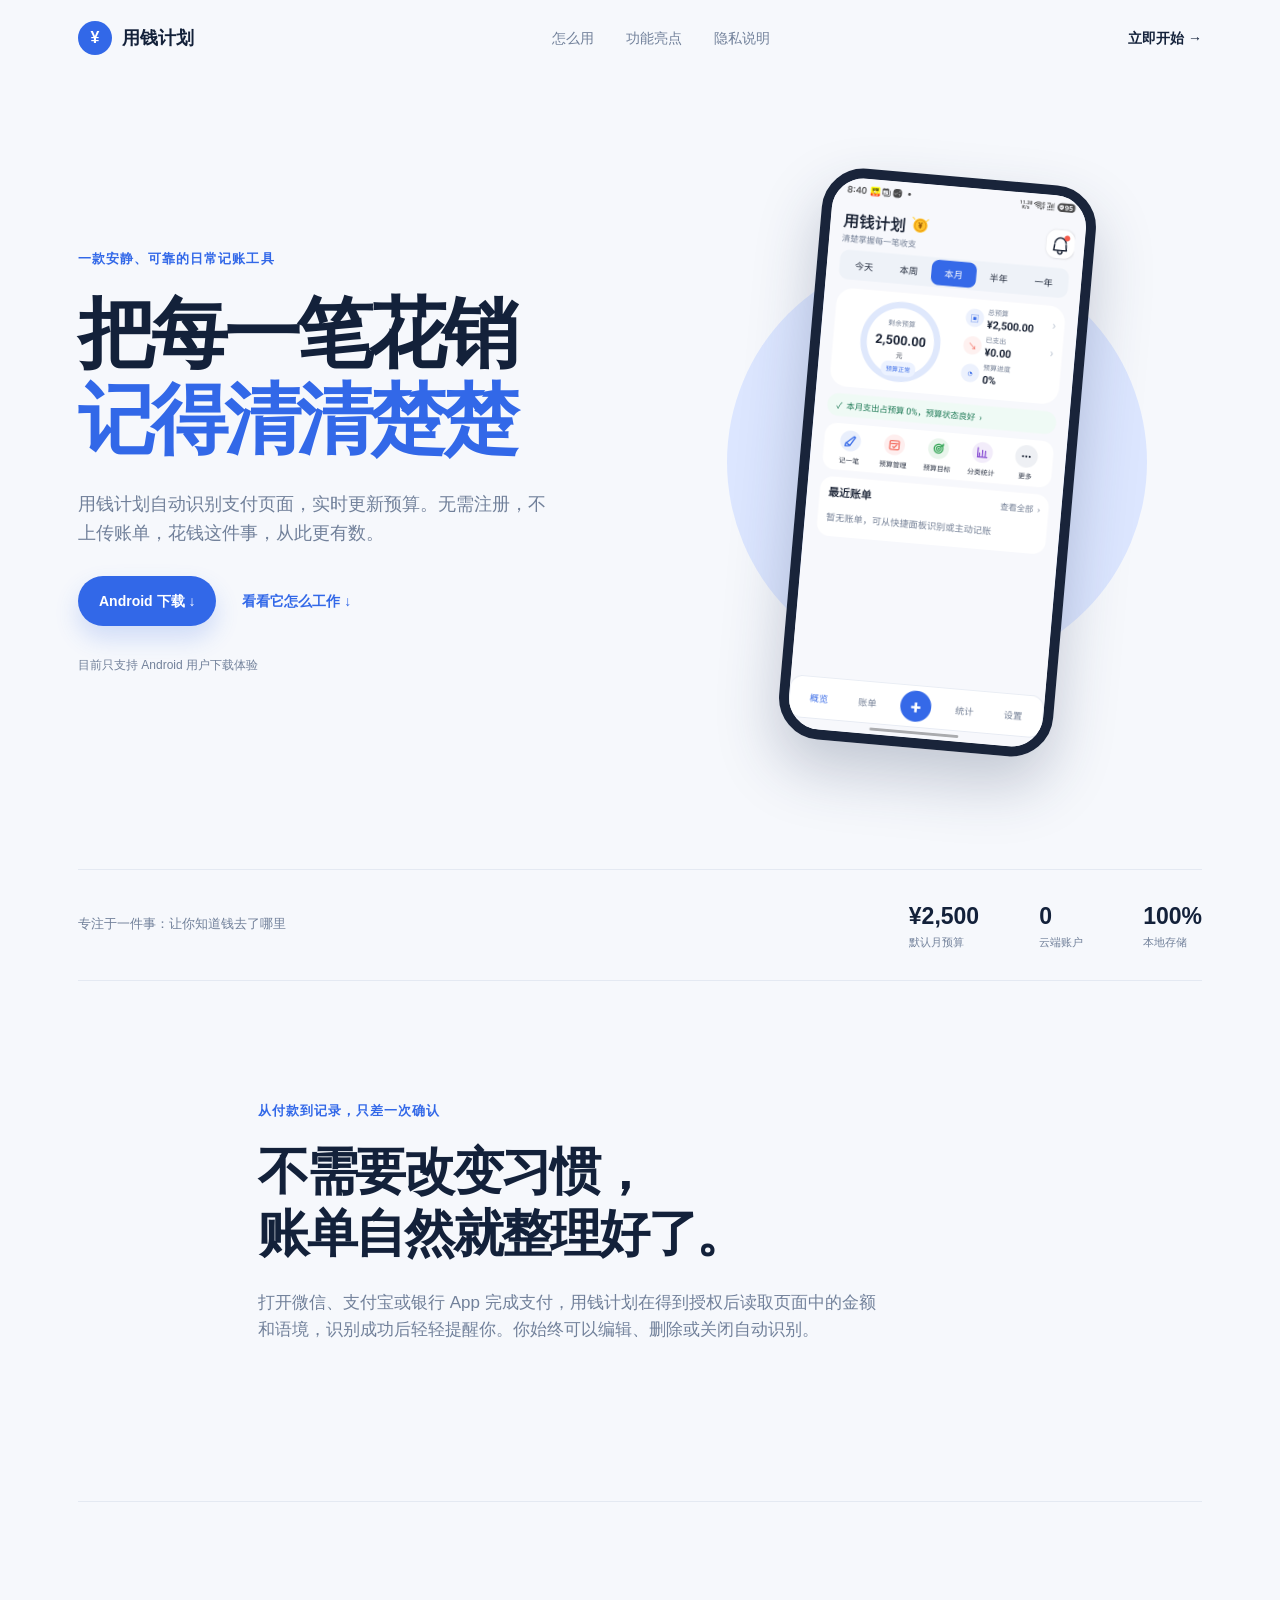
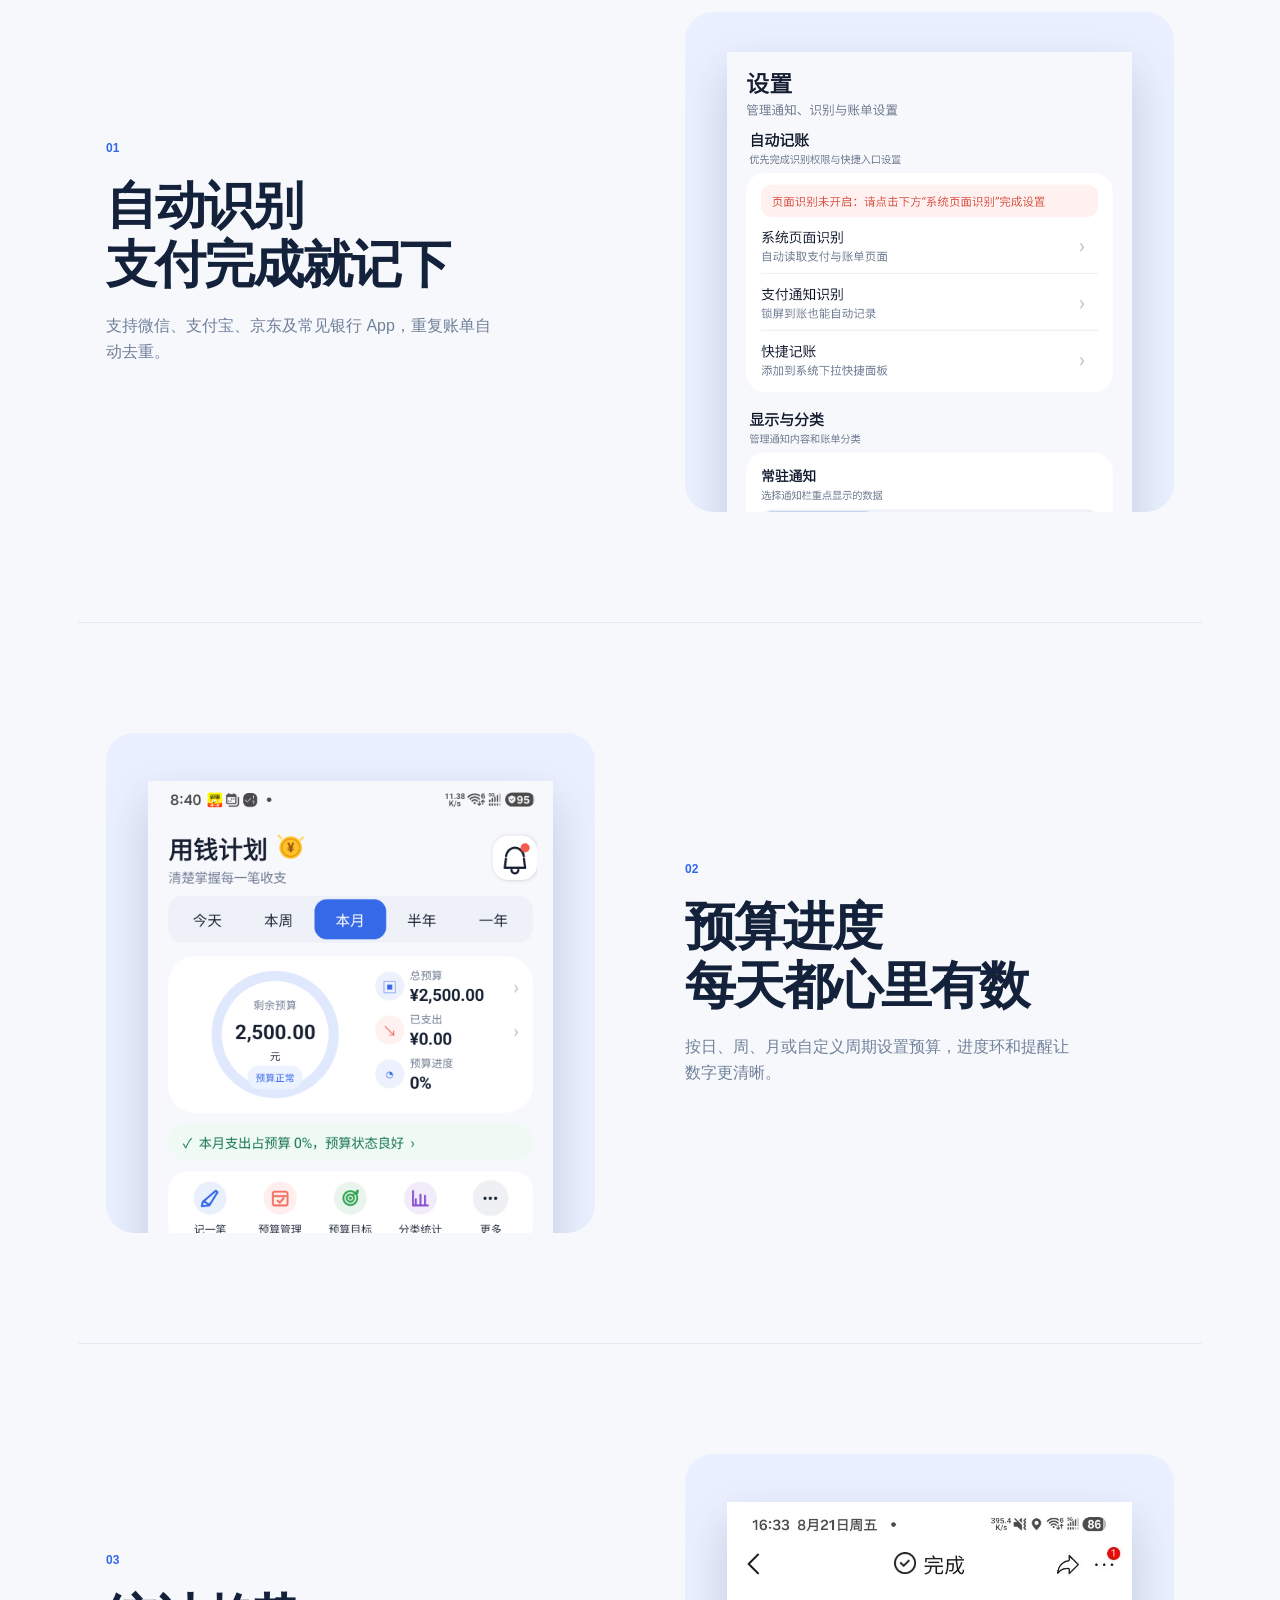
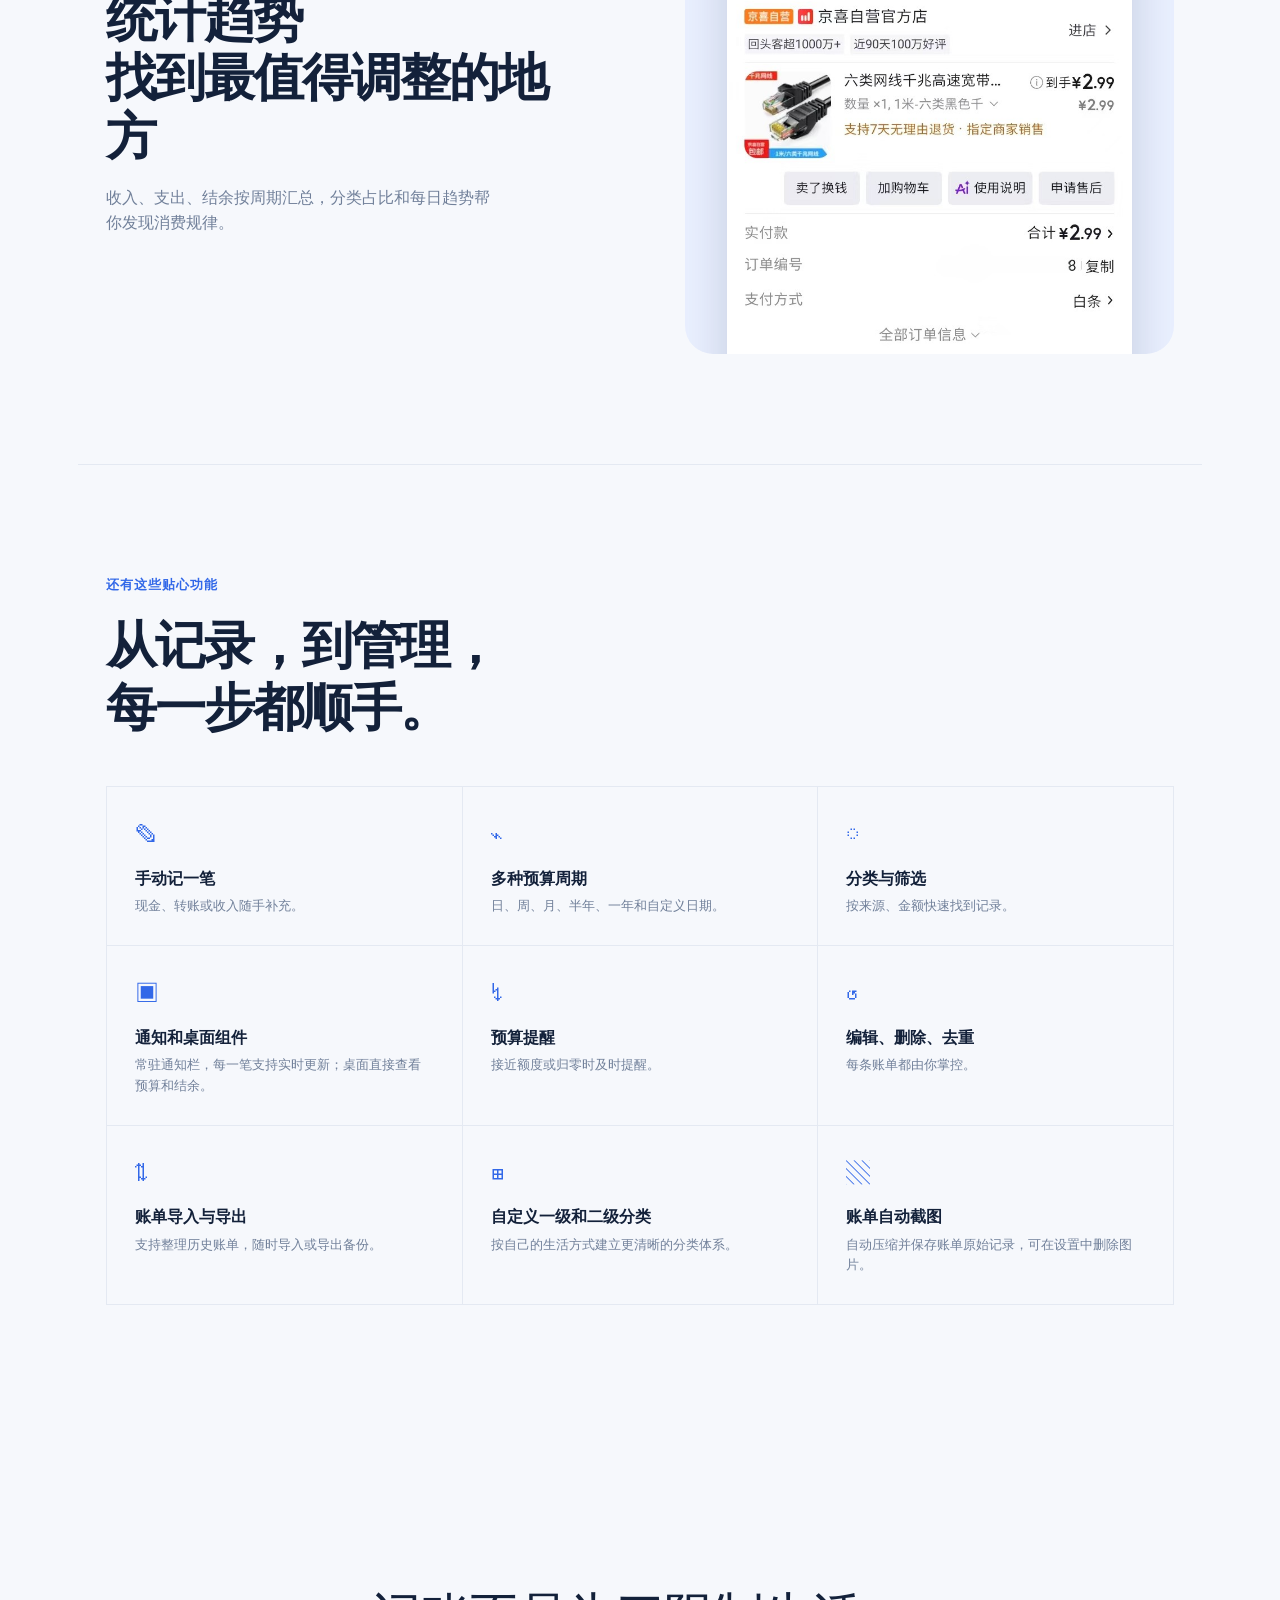
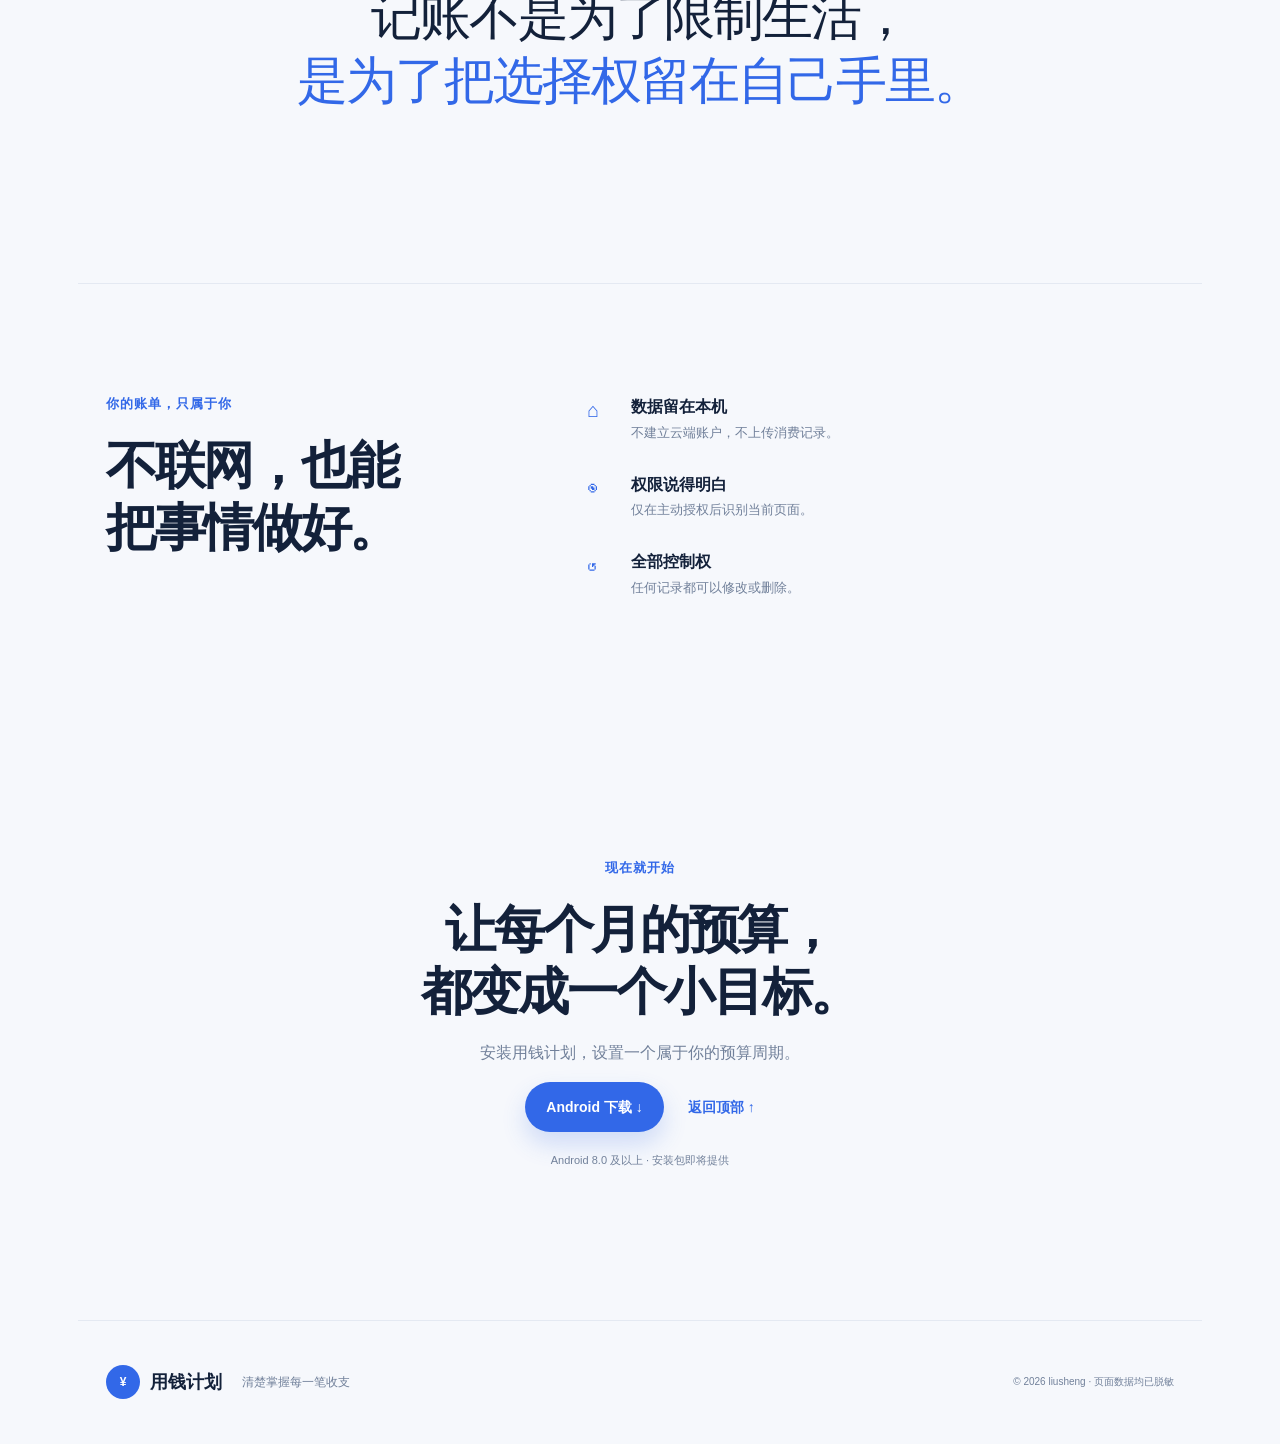
==== yongqian-standalone.html @ cfd4dbdb "publish: landing page and update manifest" ====
<!doctype html><html lang="zh-CN"><head><meta charset="UTF-8"><meta name="viewport" content="width=device-width,initial-scale=1"><title>用钱计划｜清楚掌握每一笔收支</title><style>
:root{--ink:#13213a;--muted:#71809a;--blue:#3268e8;--line:#e4e9f2;--bg:#f6f8fc;--font:Inter,"SF Pro Display","PingFang SC","Microsoft YaHei",sans-serif}*{box-sizing:border-box}html{scroll-behavior:smooth}body{margin:0;background:var(--bg);color:var(--ink);font-family:var(--font);line-height:1.6}a{color:inherit;text-decoration:none}.site-header{height:76px;display:flex;align-items:center;justify-content:space-between;max-width:1180px;margin:auto;padding:0 28px}.logo{display:flex;align-items:center;gap:10px}.logo span{display:grid;place-items:center;width:34px;height:34px;border-radius:50%;background:var(--blue);color:#fff;font-weight:800}.logo b{font-size:18px}.site-header nav{display:flex;gap:32px;color:var(--muted);font-size:14px}.header-cta{font-size:14px;font-weight:700}.header-cta i{font-style:normal;color:var(--blue);margin-left:7px}.hero{max-width:1180px;margin:auto;padding:100px 28px 120px;display:grid;grid-template-columns:1fr 1fr;align-items:center;gap:65px}.kicker{color:var(--blue);font-size:13px;font-weight:800;letter-spacing:.08em;margin:0 0 20px}.hero h1{font-size:clamp(48px,6vw,80px);line-height:1.12;letter-spacing:-.055em;margin:0}.hero h1 em,.quote em{font-style:normal;color:var(--blue)}.hero-text{color:var(--muted);font-size:18px;max-width:470px;margin:28px 0}.hero-actions{display:flex;align-items:center;gap:26px}.button{display:inline-flex;align-items:center;gap:20px;border-radius:999px;padding:14px 21px;font-weight:700;font-size:14px}.button.primary{background:var(--blue);color:#fff;box-shadow:0 12px 24px #3268e833}.text-link{font-size:14px;font-weight:700;color:var(--blue)}.text-link span{margin-left:8px}.hero-note{margin-top:30px;color:var(--muted);font-size:12px}.dot{display:inline-block;width:7px;height:7px;border-radius:50%;background:#42b883;margin-right:8px}.hero-device{position:relative;min-height:550px;display:grid;place-items:center}.device-glow{position:absolute;width:420px;height:420px;border-radius:50%;background:#dce6ff}.phone{position:relative;width:275px;border:10px solid #19243a;border-radius:42px;overflow:hidden;box-shadow:0 28px 60px #27385a40;transform:rotate(5deg)}.phone img{display:block;width:100%}.float-card{position:absolute;background:#fff;border:1px solid var(--line);border-radius:16px;padding:14px 16px;box-shadow:0 15px 35px #253b6320;display:flex;flex-direction:column}.float-top{top:70px;right:20px}.float-card small,.float-card span{color:var(--muted);font-size:11px}.float-top strong{font-size:20px}.float-bottom{bottom:70px;left:8px;flex-direction:row;align-items:center;gap:10px}.float-bottom b{display:block;font-size:13px}.check{display:grid;place-items:center;width:30px;height:30px;border-radius:50%;background:#e7f8ef;color:#2aa66b;font-size:18px}.trust{max-width:1124px;margin:0 auto 120px;padding:28px 0;border-top:1px solid var(--line);border-bottom:1px solid var(--line);display:flex;align-items:center;gap:60px;color:var(--muted);font-size:13px}.trust>span{flex:1}.trust div{display:flex;flex-direction:column}.trust b{color:var(--ink);font-size:23px}.section{max-width:820px;margin:auto}.intro{padding:0 28px 140px}.intro h2,.privacy h2,.start h2{font-size:clamp(34px,4vw,56px);line-height:1.2;letter-spacing:-.045em;margin:0 0 25px}.intro>p:last-child{max-width:620px;color:var(--muted);font-size:17px}.feature-stack{max-width:1124px;margin:auto}.feature{display:grid;grid-template-columns:1fr 1fr;align-items:center;gap:90px;padding:110px 28px;border-top:1px solid var(--line)}.feature.reverse .feature-copy{order:2}.feature.reverse .screenshot-card{order:1}.step{font-size:12px;color:var(--blue);font-weight:800}.feature h3{font-size:clamp(32px,4vw,52px);line-height:1.15;letter-spacing:-.04em;margin:18px 0}.feature p{color:var(--muted);max-width:390px;margin-bottom:25px}.screenshot-card{height:500px;display:grid;place-items:center;background:#eaf0ff;border-radius:28px;overflow:hidden}.screenshot-card img{height:90%;max-width:92%;object-fit:contain;filter:drop-shadow(0 20px 24px #27385a35)}.quote{text-align:center;padding:170px 28px}.quote-mark{font-size:80px;color:#cdd9f5;line-height:1}.quote blockquote{font-size:clamp(30px,4vw,52px);line-height:1.25;letter-spacing:-.04em;margin:0}.quote p{color:var(--muted);font-size:13px}.privacy{max-width:1124px;margin:auto;padding:110px 28px;display:grid;grid-template-columns:.8fr 1.2fr;gap:90px;border-top:1px solid var(--line)}.privacy-grid{display:grid;gap:28px}.privacy-grid div{display:grid;grid-template-columns:32px 1fr;column-gap:12px}.privacy-grid span{grid-row:span 2;color:var(--blue);font-size:20px}.privacy-grid h4{margin:0;font-size:16px}.privacy-grid p{margin:3px 0 0;color:var(--muted);font-size:13px}.start{text-align:center;padding:150px 28px}.start h2{margin-bottom:18px}.start>p:not(.kicker){color:var(--muted)}.start small{display:block;color:var(--muted);font-size:11px;margin-top:20px}footer{padding:40px 28px;max-width:1124px;margin:auto;border-top:1px solid var(--line);display:flex;align-items:center;gap:20px;color:var(--muted);font-size:12px}footer .logo{color:var(--ink)}footer small{margin-left:auto}.reveal{opacity:0;transform:translateY(26px);transition:opacity .7s ease,transform .7s ease}.reveal.visible{opacity:1;transform:none}@media(max-width:760px){.site-header{padding:0 18px}.site-header nav{display:none}.hero{padding:65px 22px 80px;display:block}.hero h1{font-size:52px}.hero-text{font-size:16px}.hero-device{min-height:470px;margin-top:40px}.phone{width:225px}.device-glow{width:330px;height:330px}.float-top{right:0;top:30px}.float-bottom{left:0;bottom:25px}.trust{margin:0 22px 90px;gap:18px;flex-wrap:wrap}.trust>span{width:100%;flex:auto}.intro{padding-bottom:90px}.feature{display:flex;flex-direction:column;gap:38px;padding:75px 22px}.feature.reverse .feature-copy,.feature.reverse .screenshot-card{order:initial}.feature-copy{width:100%}.screenshot-card{height:420px;width:100%}.quote{padding:100px 22px}.privacy{display:block;padding:85px 22px}.privacy-grid{margin-top:45px}.start{padding:100px 22px}footer{display:block;padding:32px 22px}footer p{margin:10px 0}footer small{display:block;margin:18px 0 0}}
 .more-features{max-width:1124px;margin:auto;padding:110px 28px;border-top:1px solid var(--line)}.more-features h2{font-size:clamp(34px,4vw,56px);line-height:1.2;letter-spacing:-.04em;margin:0 0 48px}.feature-grid{display:grid;grid-template-columns:repeat(3,1fr);gap:1px;background:var(--line);border:1px solid var(--line)}.feature-grid>div{background:var(--bg);padding:28px}.feature-grid span{color:var(--blue);font-size:24px}.feature-grid h4{margin:12px 0 5px;font-size:16px}.feature-grid p{color:var(--muted);font-size:13px;margin:0}.start-actions{display:flex;justify-content:center;align-items:center;gap:24px}@media(max-width:760px){.feature-grid{grid-template-columns:1fr 1fr}.start-actions{flex-direction:column;gap:16px}}

</style></head><body><header class="site-header"><a class="logo" href="#top"><span>¥</span><b>用钱计划</b></a><nav><a href="#how">怎么用</a><a href="#features">功能亮点</a><a href="#privacy">隐私说明</a></nav><a class="header-cta" href="#start">立即开始 →</a></header><main id="top"><section class="hero reveal"><div class="hero-copy"><p class="kicker">一款安静、可靠的日常记账工具</p><h1>把每一笔花销<br><em>记得清清楚楚</em></h1><p class="hero-text">用钱计划自动识别支付页面，实时更新预算。无需注册，不上传账单，花钱这件事，从此更有数。</p><div class="hero-actions"><a class="button primary" href="#start">了解用钱计划 →</a><a class="text-link" href="#how">看看它怎么工作 ↓</a></div><div class="hero-note">● 本地运行 · 无账号 · 无广告</div></div><div class="hero-device"><div class="device-glow"></div><div class="phone"><img src="[data-uri]" alt="用钱计划概览页实机截图"></div></div></section><section class="trust reveal"><span>专注于一件事：让你知道钱去了哪里</span><div><b>¥2,500</b><small>默认月预算</small></div><div><b>0</b><small>云端账户</small></div><div><b>100%</b><small>本地存储</small></div></section><section id="how" class="section intro reveal"><p class="kicker">从付款到记录，只差一次确认</p><h2>不需要改变习惯，<br>账单自然就整理好了。</h2><p>打开微信、支付宝或银行 App 完成支付，用钱计划在得到授权后读取页面中的金额和语境，识别成功后轻轻提醒你。你始终可以编辑、删除或关闭自动识别。</p></section><section id="features" class="feature-stack"><article class="feature reveal"><div class="feature-copy"><span class="step">01</span><h3>自动识别<br>支付完成就记下</h3><p>支持微信、支付宝、京东及常见银行 App，重复账单自动去重。</p></div><div class="screenshot-card"><img src="[data-uri]" alt="自动识别示意"></div></article><article class="feature reverse reveal"><div class="feature-copy"><span class="step">02</span><h3>预算进度<br>每天都心里有数</h3><p>按日、周、月或自定义周期设置预算，进度环和提醒让数字更清晰。</p></div><div class="screenshot-card"><img src="[data-uri]" alt="预算概览"></div></article><article class="feature reveal"><div class="feature-copy"><span class="step">03</span><h3>统计趋势<br>找到最值得调整的地方</h3><p>收入、支出、结余按周期汇总，分类占比和每日趋势帮你发现消费规律。</p></div><div class="screenshot-card wide"><img src="[data-uri]" alt="统计趋势场景脱敏截图"></div></article></section><section class="more-features reveal"><p class="kicker">还有这些贴心功能</p><h2>从记录，到管理，<br>每一步都顺手。</h2><div class="feature-grid"><div><span>✎</span><h4>手动记一笔</h4><p>现金、转账或收入随手补充。</p></div><div><span>⌁</span><h4>多种预算周期</h4><p>日、周、月、半年、一年和自定义日期。</p></div><div><span>◌</span><h4>分类与筛选</h4><p>按来源、金额快速找到记录。</p></div><div><span>▣</span><h4>桌面小组件</h4><p>桌面直接查看预算和结余。</p></div><div><span>↯</span><h4>预算提醒</h4><p>接近额度或归零时及时提醒。</p></div><div><span>↺</span><h4>编辑、删除、去重</h4><p>每条账单都由你掌控。</p></div></div></section><section class="quote reveal"><blockquote>记账不是为了限制生活，<br><em>是为了把选择权留在自己手里。</em></blockquote></section><section id="privacy" class="privacy reveal"><div><p class="kicker">你的账单，只属于你</p><h2>不联网，也能<br>把事情做好。</h2></div><div class="privacy-grid"><div><span>⌂</span><h4>数据留在本机</h4><p>不建立云端账户，不上传消费记录。</p></div><div><span>◉</span><h4>权限说得明白</h4><p>仅在主动授权后识别当前页面。</p></div><div><span>↺</span><h4>全部控制权</h4><p>任何记录都可以修改或删除。</p></div></div></section><section id="start" class="start reveal"><p class="kicker">现在就开始</p><h2>让每个月的预算，<br>都变成一个小目标。</h2><p>安装用钱计划，设置一个属于你的预算周期。</p><div class="start-actions"><a class="button primary" href="downloads/yongqian-plan.apk" download>Android 下载 ↓</a><a class="text-link" href="#top">返回顶部 ↑</a></div><small>Android 8.0 及以上 · 安装包即将提供</small></section></main><footer><div class="logo"><span>¥</span><b>用钱计划</b></div><p>清楚掌握每一笔收支</p><small>© 2026 liusheng · 页面数据均已脱敏</small></footer><script>
const featureText=[['手动记一笔','现金、转账或收入随手补充。'],['多种预算周期','日、周、月、半年、一年和自定义日期。'],['分类与筛选','按来源、金额快速找到记录。'],['通知和桌面组件','常驻通知栏，每一笔支持实时更新；桌面直接查看预算和结余。'],['预算提醒','接近额度或归零时及时提醒。'],['编辑、删除、去重','每条账单都由你掌控。'],['账单导入与导出','支持整理历史账单，随时导入或导出备份。'],['自定义一级和二级分类','按自己的生活方式建立更清晰的分类体系。'],['账单自动截图','自动压缩并保存账单原始记录，可在设置中删除图片。']];const grid=document.querySelector('.feature-grid');if(grid){grid.innerHTML=featureText.map((f,i)=>`<div><span>${['✎','⌁','◌','▣','↯','↺','⇅','⊞','▧'][i]}</span><h4>${f[0]}</h4><p>${f[1]}</p></div>`).join('')}const heroDownload=document.querySelector('.hero-actions .button.primary');if(heroDownload){heroDownload.textContent='Android 下载 ↓';heroDownload.href='./downloads/yongqian-plan.apk';heroDownload.setAttribute('download','')}const note=document.querySelector('.hero-note');if(note)note.textContent='目前只支持 Android 用户下载体验';const items=document.querySelectorAll('.reveal');const io=new IntersectionObserver(es=>es.forEach(e=>{if(e.isIntersecting){e.target.classList.add('visible');io.unobserve(e.target)}}),{threshold:.12});items.forEach(x=>io.observe(x));const device=document.querySelector('[data-parallax]');window.addEventListener('scroll',()=>{if(device&&innerWidth>760)device.style.transform=`translateY(${scrollY*.04}px)`},{passive:true});

</script></body></html>
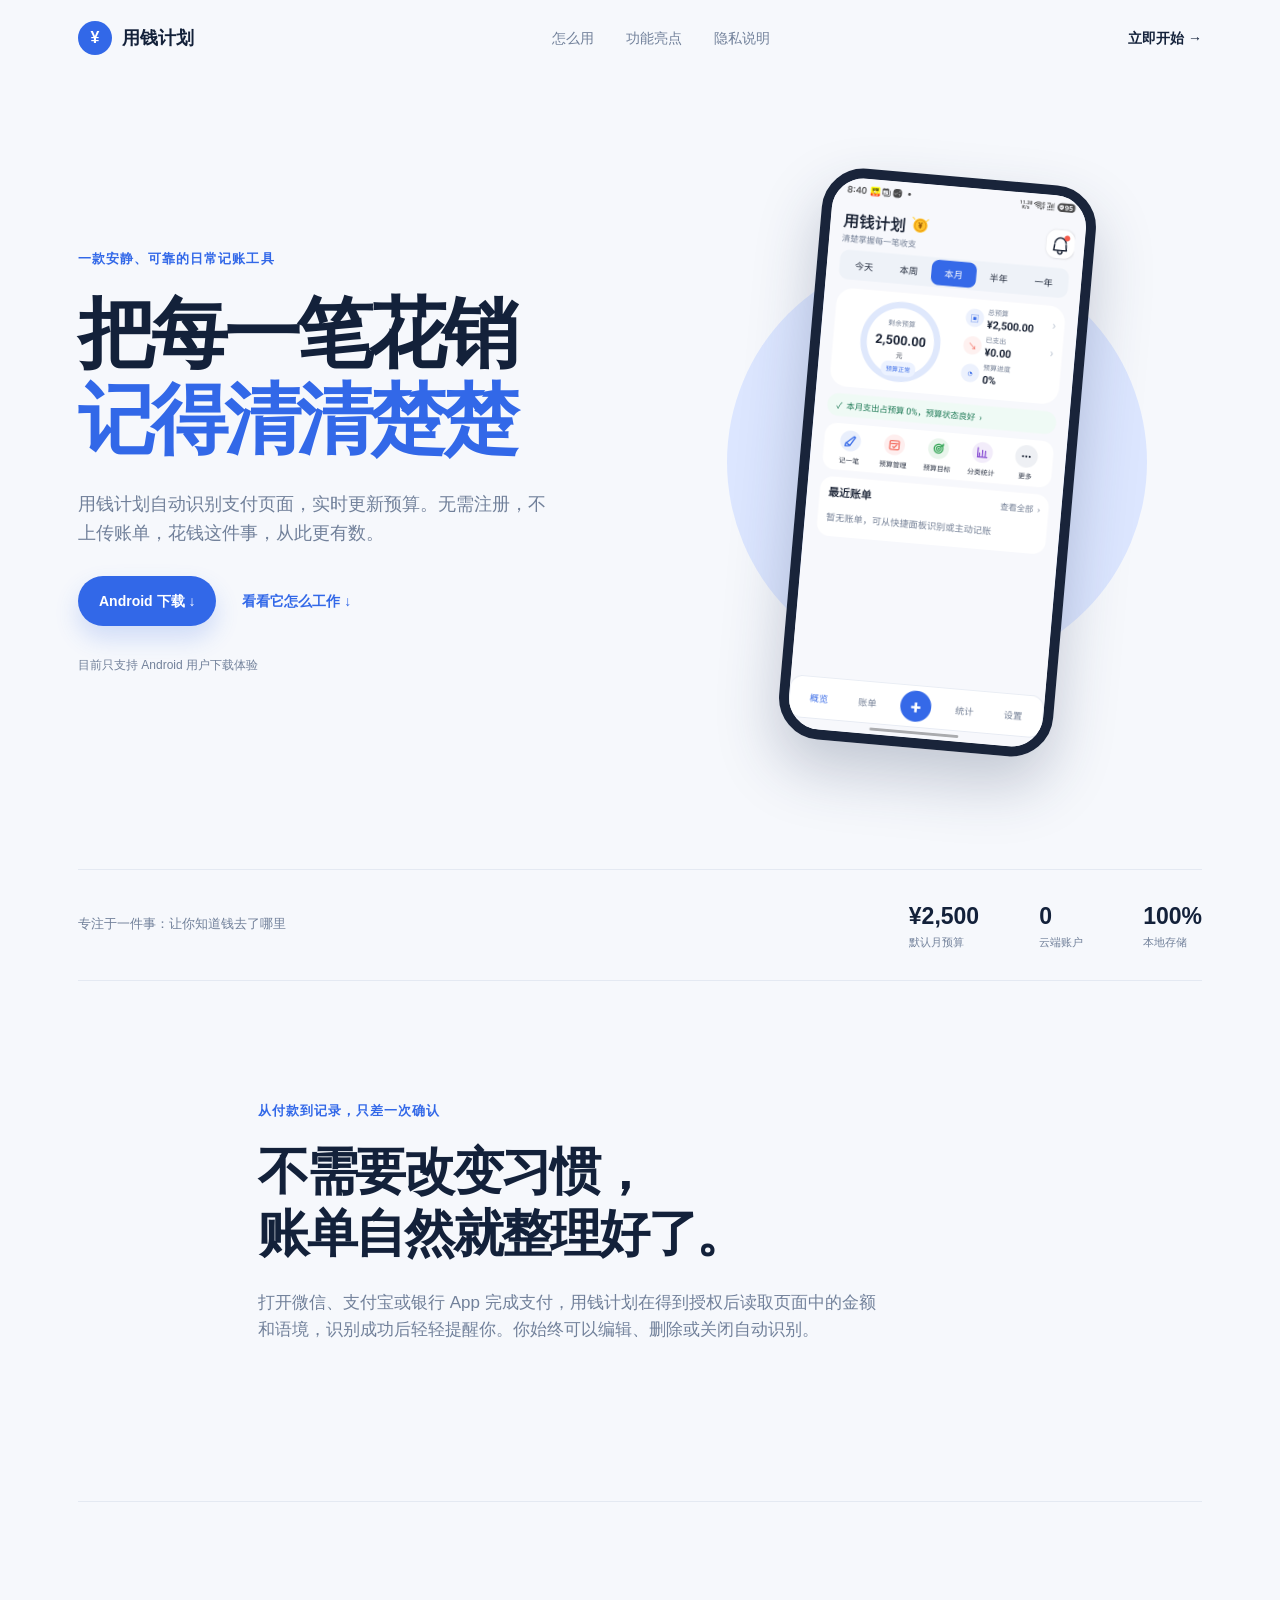
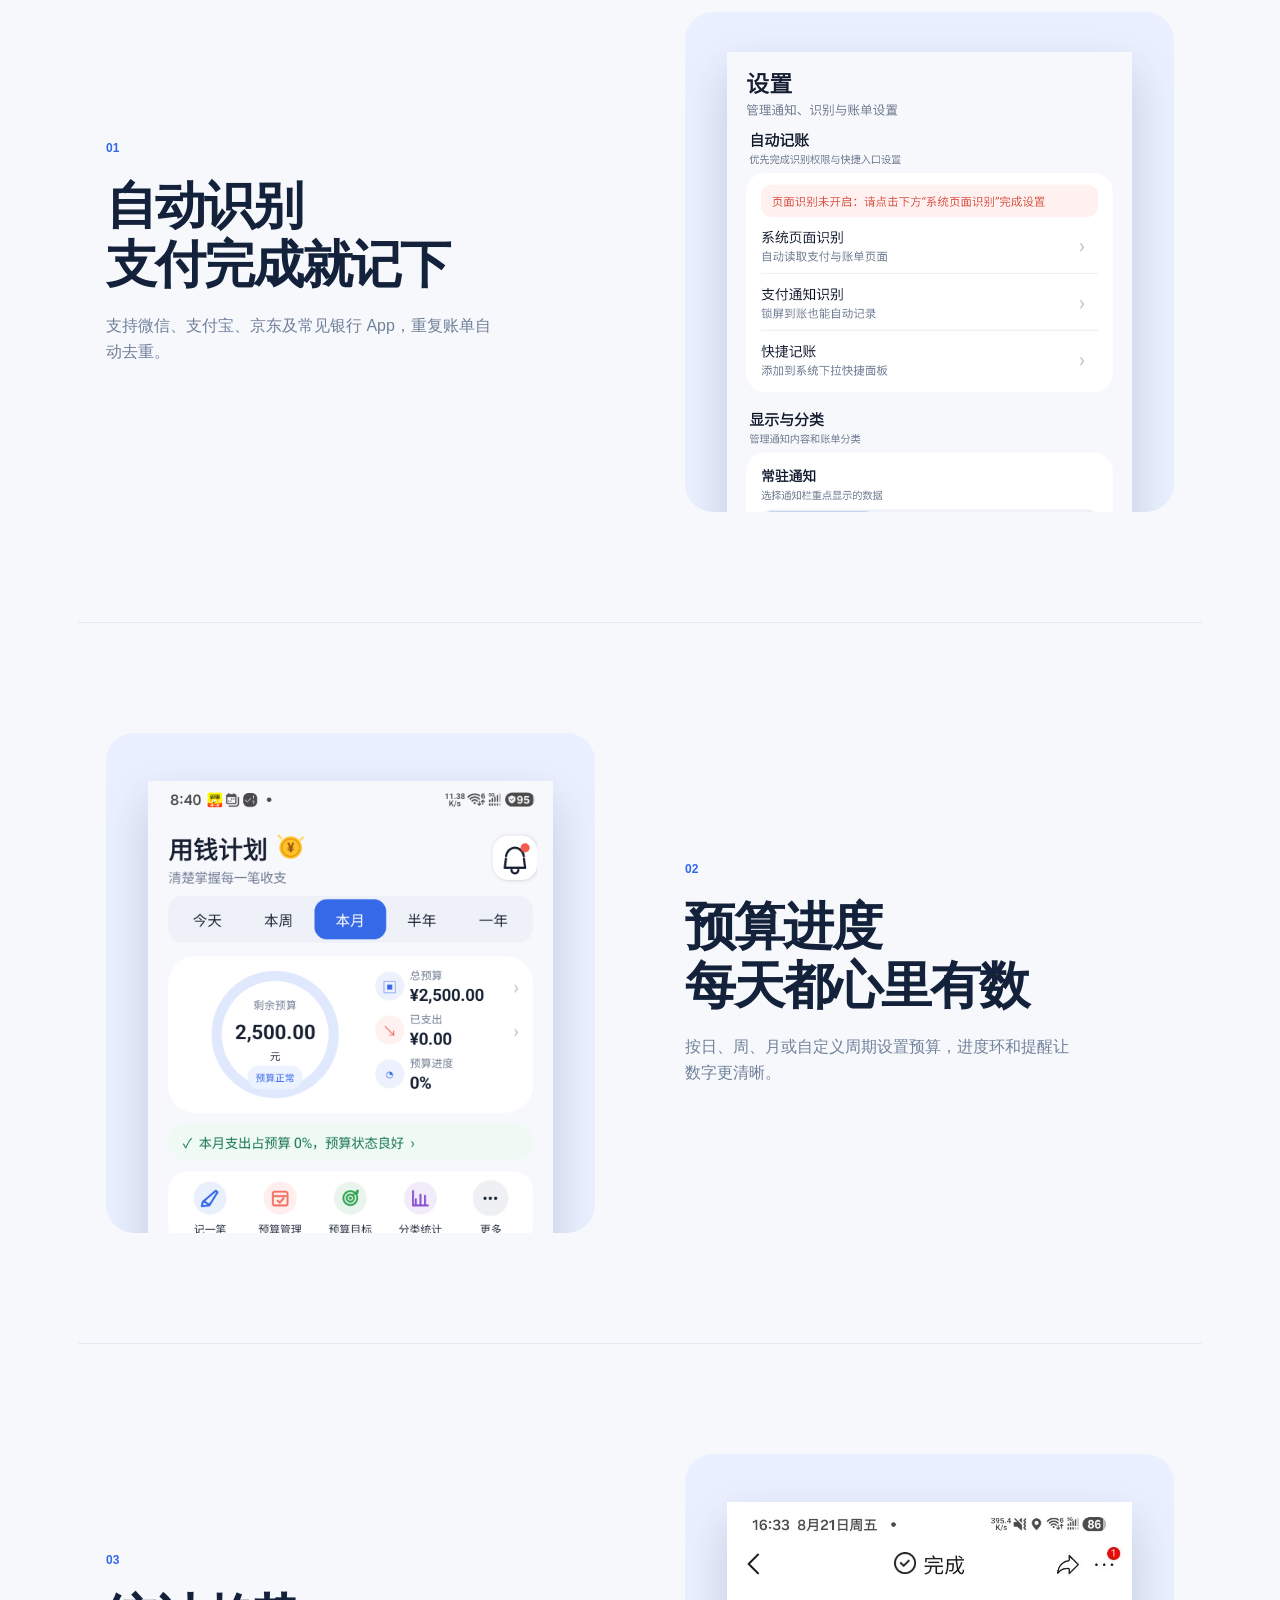
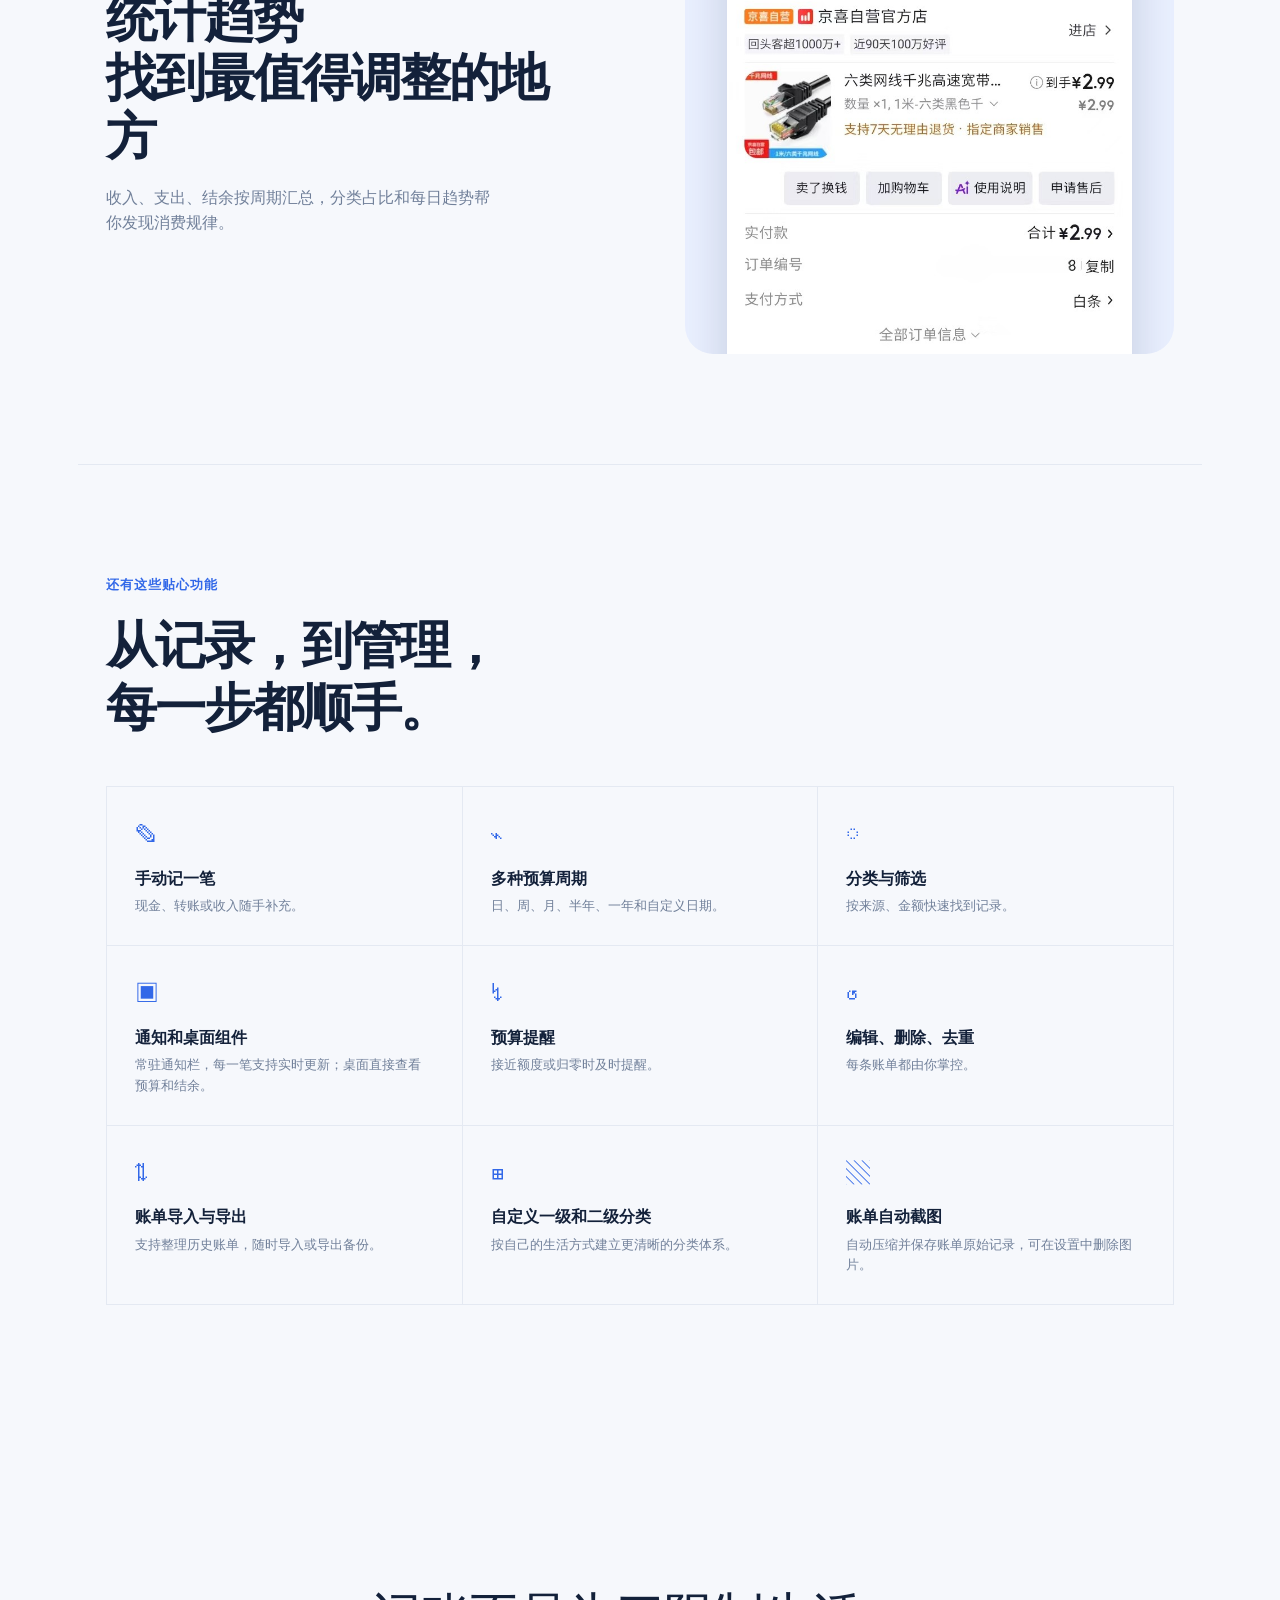
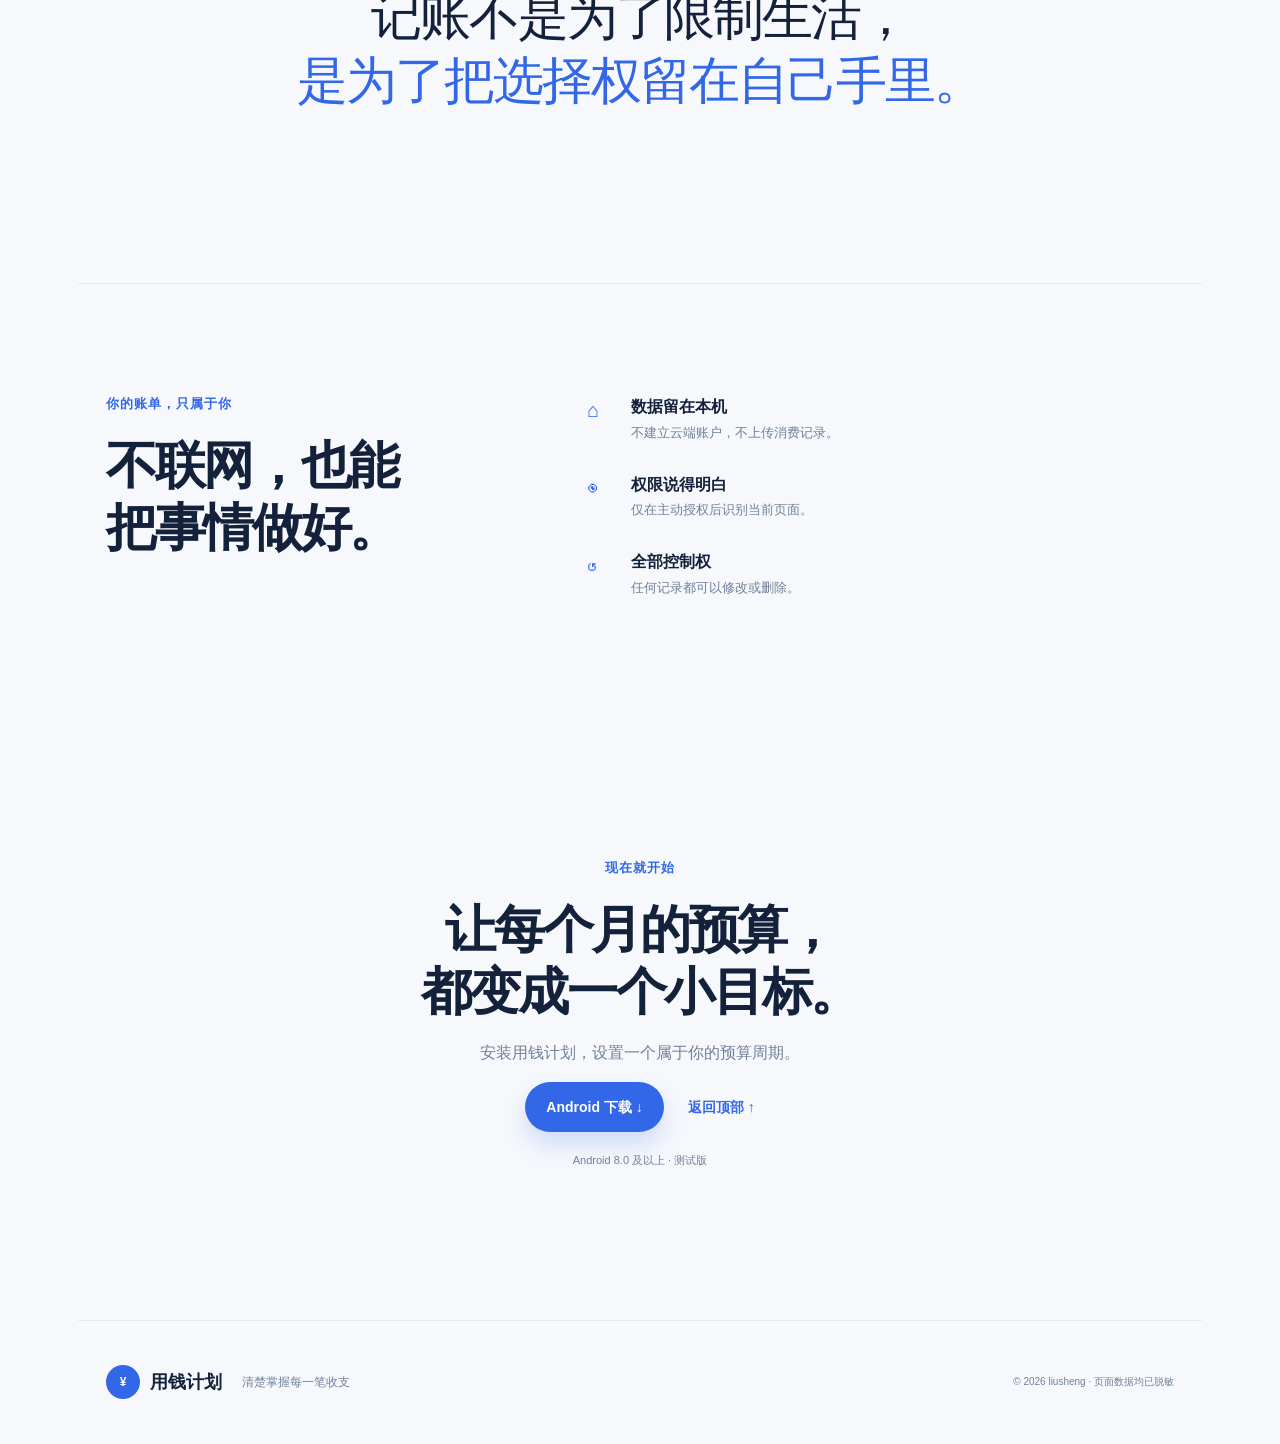
==== commit dd56ab12: "Release 1.4.10 debug beta with phone migration" ====
--- a/yongqian-standalone.html
+++ b/yongqian-standalone.html
@@ -1,9 +1,9 @@
-<!doctype html><html lang="zh-CN"><head><meta charset="UTF-8"><meta name="viewport" content="width=device-width,initial-scale=1"><title>用钱计划｜清楚掌握每一笔收支</title><style>
+<!doctype html><html lang="zh-CN"><head><meta charset="UTF-8"><meta name="viewport" content="width=device-width,initial-scale=1"><title>用钱计划｜清楚掌握每一笔收支</title><style>
 :root{--ink:#13213a;--muted:#71809a;--blue:#3268e8;--line:#e4e9f2;--bg:#f6f8fc;--font:Inter,"SF Pro Display","PingFang SC","Microsoft YaHei",sans-serif}*{box-sizing:border-box}html{scroll-behavior:smooth}body{margin:0;background:var(--bg);color:var(--ink);font-family:var(--font);line-height:1.6}a{color:inherit;text-decoration:none}.site-header{height:76px;display:flex;align-items:center;justify-content:space-between;max-width:1180px;margin:auto;padding:0 28px}.logo{display:flex;align-items:center;gap:10px}.logo span{display:grid;place-items:center;width:34px;height:34px;border-radius:50%;background:var(--blue);color:#fff;font-weight:800}.logo b{font-size:18px}.site-header nav{display:flex;gap:32px;color:var(--muted);font-size:14px}.header-cta{font-size:14px;font-weight:700}.header-cta i{font-style:normal;color:var(--blue);margin-left:7px}.hero{max-width:1180px;margin:auto;padding:100px 28px 120px;display:grid;grid-template-columns:1fr 1fr;align-items:center;gap:65px}.kicker{color:var(--blue);font-size:13px;font-weight:800;letter-spacing:.08em;margin:0 0 20px}.hero h1{font-size:clamp(48px,6vw,80px);line-height:1.12;letter-spacing:-.055em;margin:0}.hero h1 em,.quote em{font-style:normal;color:var(--blue)}.hero-text{color:var(--muted);font-size:18px;max-width:470px;margin:28px 0}.hero-actions{display:flex;align-items:center;gap:26px}.button{display:inline-flex;align-items:center;gap:20px;border-radius:999px;padding:14px 21px;font-weight:700;font-size:14px}.button.primary{background:var(--blue);color:#fff;box-shadow:0 12px 24px #3268e833}.text-link{font-size:14px;font-weight:700;color:var(--blue)}.text-link span{margin-left:8px}.hero-note{margin-top:30px;color:var(--muted);font-size:12px}.dot{display:inline-block;width:7px;height:7px;border-radius:50%;background:#42b883;margin-right:8px}.hero-device{position:relative;min-height:550px;display:grid;place-items:center}.device-glow{position:absolute;width:420px;height:420px;border-radius:50%;background:#dce6ff}.phone{position:relative;width:275px;border:10px solid #19243a;border-radius:42px;overflow:hidden;box-shadow:0 28px 60px #27385a40;transform:rotate(5deg)}.phone img{display:block;width:100%}.float-card{position:absolute;background:#fff;border:1px solid var(--line);border-radius:16px;padding:14px 16px;box-shadow:0 15px 35px #253b6320;display:flex;flex-direction:column}.float-top{top:70px;right:20px}.float-card small,.float-card span{color:var(--muted);font-size:11px}.float-top strong{font-size:20px}.float-bottom{bottom:70px;left:8px;flex-direction:row;align-items:center;gap:10px}.float-bottom b{display:block;font-size:13px}.check{display:grid;place-items:center;width:30px;height:30px;border-radius:50%;background:#e7f8ef;color:#2aa66b;font-size:18px}.trust{max-width:1124px;margin:0 auto 120px;padding:28px 0;border-top:1px solid var(--line);border-bottom:1px solid var(--line);display:flex;align-items:center;gap:60px;color:var(--muted);font-size:13px}.trust>span{flex:1}.trust div{display:flex;flex-direction:column}.trust b{color:var(--ink);font-size:23px}.section{max-width:820px;margin:auto}.intro{padding:0 28px 140px}.intro h2,.privacy h2,.start h2{font-size:clamp(34px,4vw,56px);line-height:1.2;letter-spacing:-.045em;margin:0 0 25px}.intro>p:last-child{max-width:620px;color:var(--muted);font-size:17px}.feature-stack{max-width:1124px;margin:auto}.feature{display:grid;grid-template-columns:1fr 1fr;align-items:center;gap:90px;padding:110px 28px;border-top:1px solid var(--line)}.feature.reverse .feature-copy{order:2}.feature.reverse .screenshot-card{order:1}.step{font-size:12px;color:var(--blue);font-weight:800}.feature h3{font-size:clamp(32px,4vw,52px);line-height:1.15;letter-spacing:-.04em;margin:18px 0}.feature p{color:var(--muted);max-width:390px;margin-bottom:25px}.screenshot-card{height:500px;display:grid;place-items:center;background:#eaf0ff;border-radius:28px;overflow:hidden}.screenshot-card img{height:90%;max-width:92%;object-fit:contain;filter:drop-shadow(0 20px 24px #27385a35)}.quote{text-align:center;padding:170px 28px}.quote-mark{font-size:80px;color:#cdd9f5;line-height:1}.quote blockquote{font-size:clamp(30px,4vw,52px);line-height:1.25;letter-spacing:-.04em;margin:0}.quote p{color:var(--muted);font-size:13px}.privacy{max-width:1124px;margin:auto;padding:110px 28px;display:grid;grid-template-columns:.8fr 1.2fr;gap:90px;border-top:1px solid var(--line)}.privacy-grid{display:grid;gap:28px}.privacy-grid div{display:grid;grid-template-columns:32px 1fr;column-gap:12px}.privacy-grid span{grid-row:span 2;color:var(--blue);font-size:20px}.privacy-grid h4{margin:0;font-size:16px}.privacy-grid p{margin:3px 0 0;color:var(--muted);font-size:13px}.start{text-align:center;padding:150px 28px}.start h2{margin-bottom:18px}.start>p:not(.kicker){color:var(--muted)}.start small{display:block;color:var(--muted);font-size:11px;margin-top:20px}footer{padding:40px 28px;max-width:1124px;margin:auto;border-top:1px solid var(--line);display:flex;align-items:center;gap:20px;color:var(--muted);font-size:12px}footer .logo{color:var(--ink)}footer small{margin-left:auto}.reveal{opacity:0;transform:translateY(26px);transition:opacity .7s ease,transform .7s ease}.reveal.visible{opacity:1;transform:none}@media(max-width:760px){.site-header{padding:0 18px}.site-header nav{display:none}.hero{padding:65px 22px 80px;display:block}.hero h1{font-size:52px}.hero-text{font-size:16px}.hero-device{min-height:470px;margin-top:40px}.phone{width:225px}.device-glow{width:330px;height:330px}.float-top{right:0;top:30px}.float-bottom{left:0;bottom:25px}.trust{margin:0 22px 90px;gap:18px;flex-wrap:wrap}.trust>span{width:100%;flex:auto}.intro{padding-bottom:90px}.feature{display:flex;flex-direction:column;gap:38px;padding:75px 22px}.feature.reverse .feature-copy,.feature.reverse .screenshot-card{order:initial}.feature-copy{width:100%}.screenshot-card{height:420px;width:100%}.quote{padding:100px 22px}.privacy{display:block;padding:85px 22px}.privacy-grid{margin-top:45px}.start{padding:100px 22px}footer{display:block;padding:32px 22px}footer p{margin:10px 0}footer small{display:block;margin:18px 0 0}}
  .more-features{max-width:1124px;margin:auto;padding:110px 28px;border-top:1px solid var(--line)}.more-features h2{font-size:clamp(34px,4vw,56px);line-height:1.2;letter-spacing:-.04em;margin:0 0 48px}.feature-grid{display:grid;grid-template-columns:repeat(3,1fr);gap:1px;background:var(--line);border:1px solid var(--line)}.feature-grid>div{background:var(--bg);padding:28px}.feature-grid span{color:var(--blue);font-size:24px}.feature-grid h4{margin:12px 0 5px;font-size:16px}.feature-grid p{color:var(--muted);font-size:13px;margin:0}.start-actions{display:flex;justify-content:center;align-items:center;gap:24px}@media(max-width:760px){.feature-grid{grid-template-columns:1fr 1fr}.start-actions{flex-direction:column;gap:16px}}
-
-</style></head><body><header class="site-header"><a class="logo" href="#top"><span>¥</span><b>用钱计划</b></a><nav><a href="#how">怎么用</a><a href="#features">功能亮点</a><a href="#privacy">隐私说明</a></nav><a class="header-cta" href="#start">立即开始 →</a></header><main id="top"><section class="hero reveal"><div class="hero-copy"><p class="kicker">一款安静、可靠的日常记账工具</p><h1>把每一笔花销<br><em>记得清清楚楚</em></h1><p class="hero-text">用钱计划自动识别支付页面，实时更新预算。无需注册，不上传账单，花钱这件事，从此更有数。</p><div class="hero-actions"><a class="button primary" href="#start">了解用钱计划 →</a><a class="text-link" href="#how">看看它怎么工作 ↓</a></div><div class="hero-note">● 本地运行 · 无账号 · 无广告</div></div><div class="hero-device"><div class="device-glow"></div><div class="phone"><img src="[data-uri]" alt="用钱计划概览页实机截图"></div></div></section><section class="trust reveal"><span>专注于一件事：让你知道钱去了哪里</span><div><b>¥2,500</b><small>默认月预算</small></div><div><b>0</b><small>云端账户</small></div><div><b>100%</b><small>本地存储</small></div></section><section id="how" class="section intro reveal"><p class="kicker">从付款到记录，只差一次确认</p><h2>不需要改变习惯，<br>账单自然就整理好了。</h2><p>打开微信、支付宝或银行 App 完成支付，用钱计划在得到授权后读取页面中的金额和语境，识别成功后轻轻提醒你。你始终可以编辑、删除或关闭自动识别。</p></section><section id="features" class="feature-stack"><article class="feature reveal"><div class="feature-copy"><span class="step">01</span><h3>自动识别<br>支付完成就记下</h3><p>支持微信、支付宝、京东及常见银行 App，重复账单自动去重。</p></div><div class="screenshot-card"><img src="[data-uri]